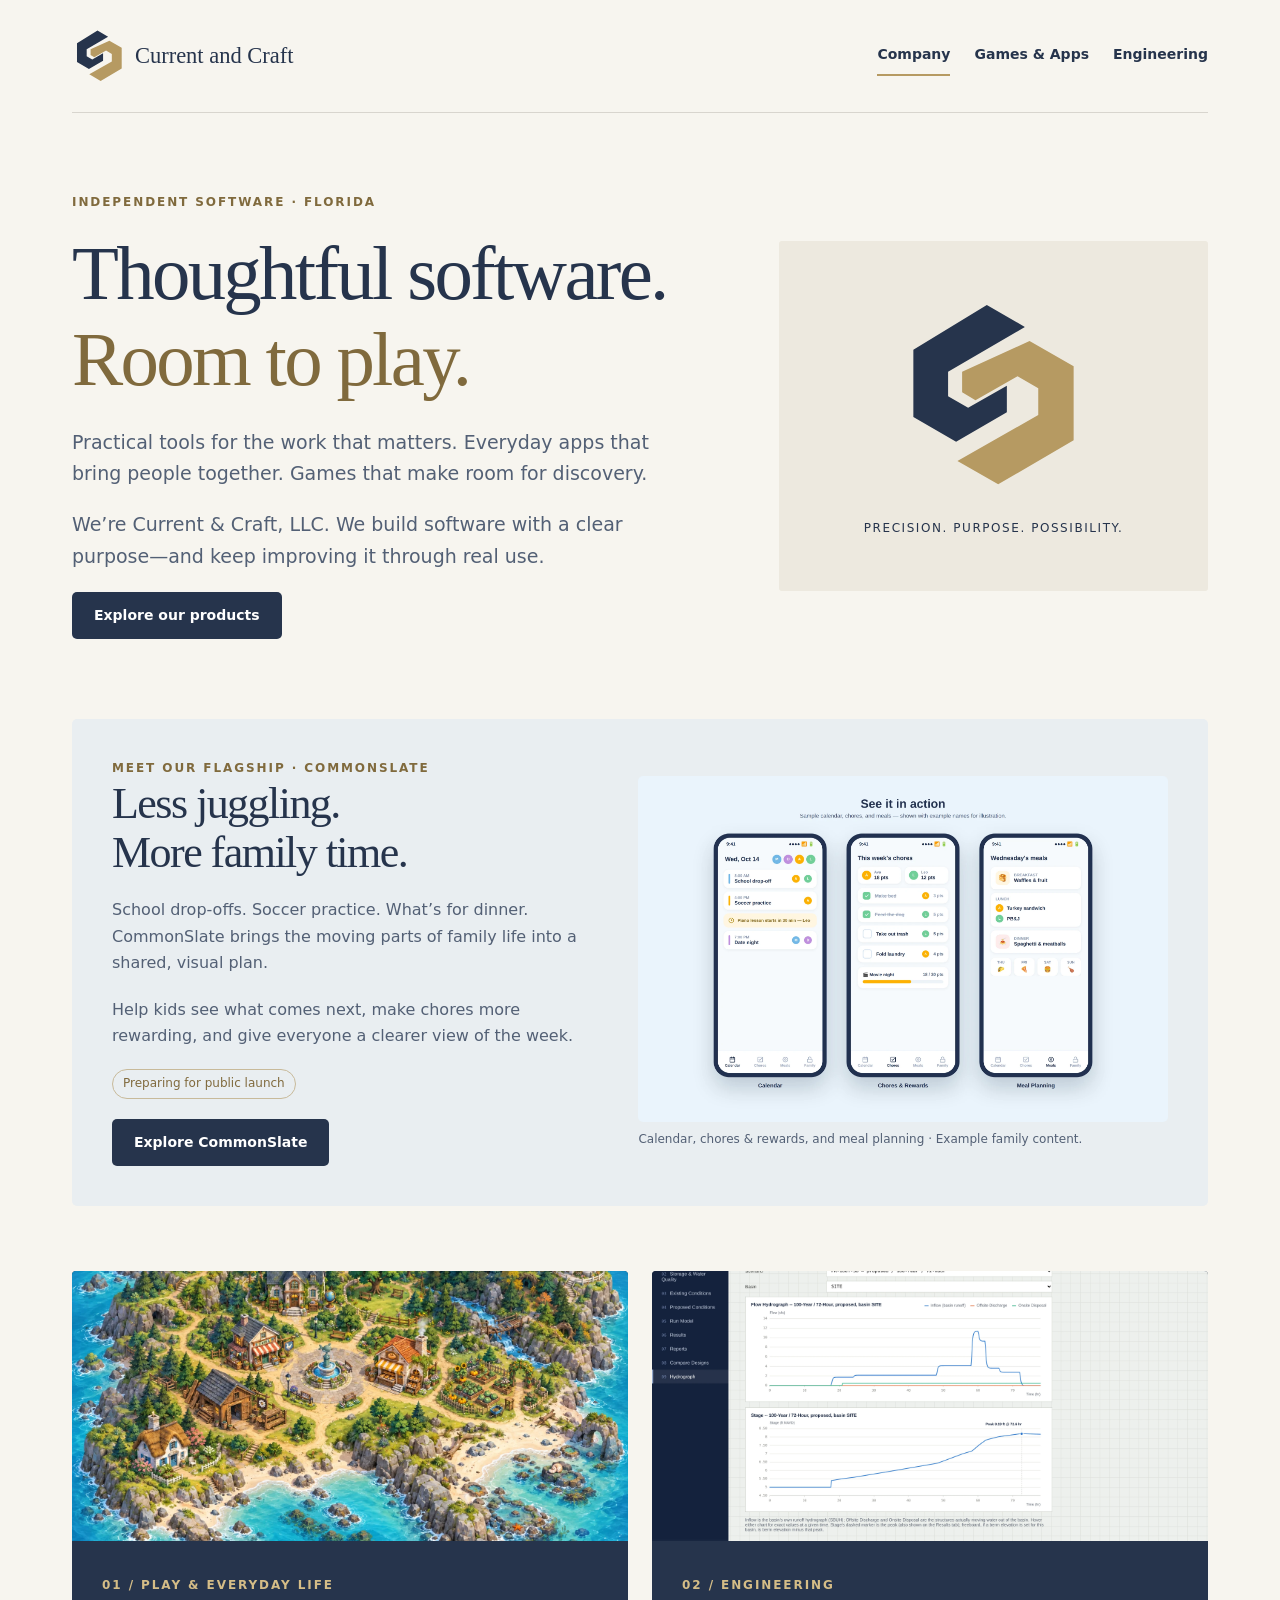
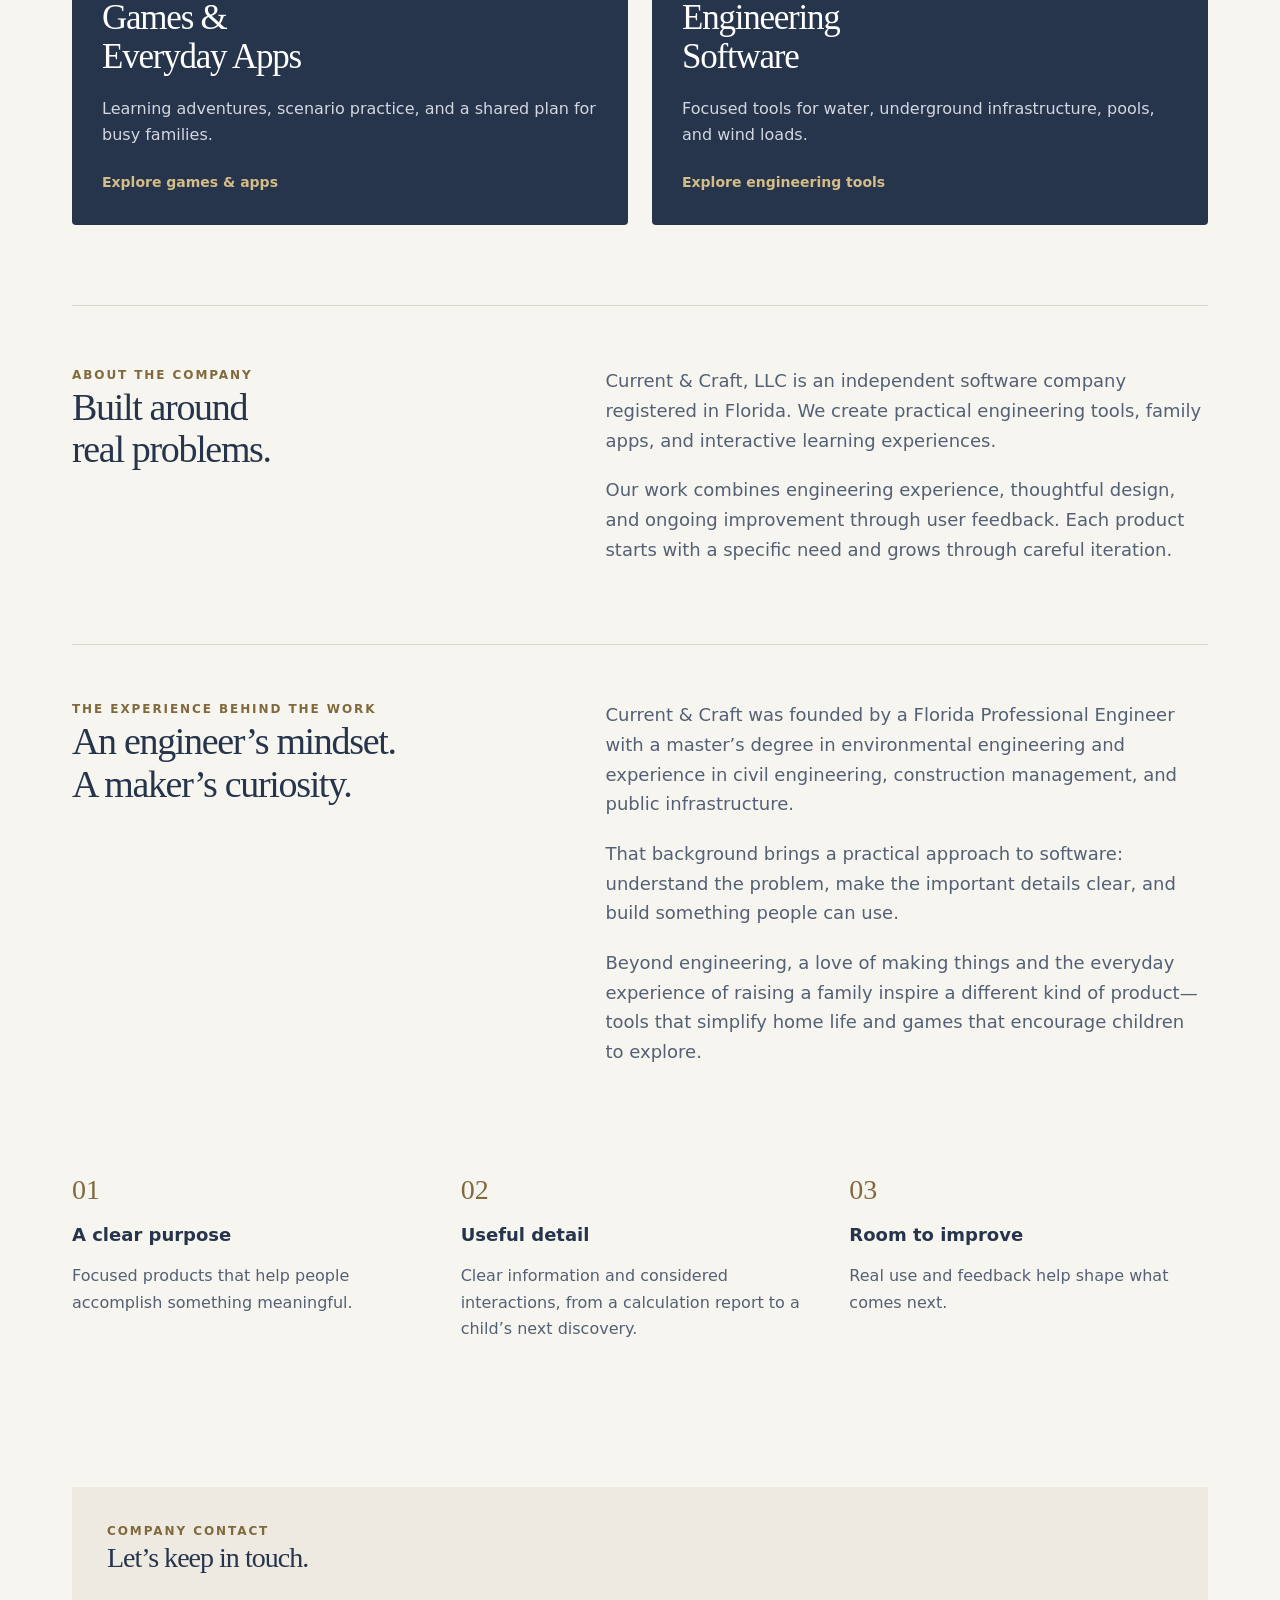
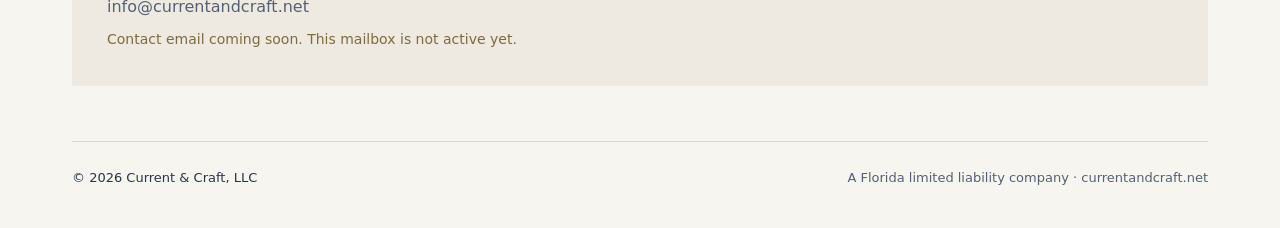
==== index.html @ 6ff07ace "Add files via upload" ====
<!DOCTYPE html>
<html lang="en">
 <head>
  <meta charset="utf-8"/>
  <meta content="width=device-width, initial-scale=1" name="viewport"/>
  <title>
   Current &amp; Craft, LLC — Thoughtful software. Room to play.
  </title>
  <link href="assets/styles.css" rel="stylesheet"/>
  <meta content="Independent Florida software company creating practical engineering tools, family apps, and interactive learning experiences." name="description"/>
  <link href="https://currentandcraft.net/" rel="canonical"/>
  <meta content="Current &amp; Craft, LLC — Thoughtful software. Room to play." property="og:title"/>
  <meta content="Independent Florida software company creating practical engineering tools, family apps, and interactive learning experiences." property="og:description"/>
  <meta content="website" property="og:type"/>
  <meta content="https://currentandcraft.net/" property="og:url"/>
 </head>
 <body data-page="home">
  <div class="wrap">
   <header>
    <a aria-label="Current and Craft home" href="index.html">
     <img alt="Current and Craft" class="logo" loading="eager" src="assets/current-and-craft.svg"/>
    </a>
    <nav aria-label="Main navigation">
     <a aria-current="page" data-page="home" href="index.html">
      Company
     </a>
     <a data-page="games" href="games.html">
      Games &amp; Apps
     </a>
     <a data-page="engineering" href="engineering.html">
      Engineering
     </a>
    </nav>
   </header>
   <main>
    <div data-view="home">
     <section class="hero">
      <div>
       <div class="eyebrow">
        Independent software · Florida
       </div>
       <h1>
        Thoughtful software.
        <br/>
        <em>
         Room to play.
        </em>
       </h1>
       <p>
        Practical tools for the work that matters. Everyday apps that bring people together. Games that make room for discovery.
       </p>
       <p>
        We’re Current &amp; Craft, LLC. We build software with a clear purpose—and keep improving it through real use.
       </p>
       <a class="button" href="index.html#products">
        Explore our products
       </a>
      </div>
      <div class="seal">
       <img alt="Current and Craft monogram" class="" loading="lazy" src="assets/current-and-craft-monogram.svg"/>
       <span>
        PRECISION. PURPOSE. POSSIBILITY.
       </span>
      </div>
     </section>
     <section class="flagship">
      <div>
       <div class="eyebrow">
        Meet our flagship · CommonSlate
       </div>
       <h2>
        Less juggling.
        <br/>
        More family time.
       </h2>
       <p>
        School drop-offs. Soccer practice. What’s for dinner. CommonSlate brings the moving parts of family life into a shared, visual plan.
       </p>
       <p>
        Help kids see what comes next, make chores more rewarding, and give everyone a clearer view of the week.
       </p>
       <span class="pill">
        Preparing for public launch
       </span>
       <div>
        <a class="button" data-placement="homepage_flagship" data-product="CommonSlate" href="https://commonslate.net/" rel="noopener" target="_blank">
         Explore CommonSlate
        </a>
       </div>
      </div>
      <figure>
       <img alt="CommonSlate product preview" class="" loading="lazy" src="assets/commonslate-product-preview.webp"/>
       <figcaption>
        Calendar, chores &amp; rewards, and meal planning · Example family content.
       </figcaption>
      </figure>
     </section>
     <section class="categories" id="products">
      <a class="category" href="games.html">
       <img alt="The island world of Curious Cove" class="" loading="lazy" src="assets/the-island-world-of-curious-cove.webp"/>
       <div class="copy">
        <span class="eyebrow">
         01 / Play &amp; everyday life
        </span>
        <h2>
         Games &amp;
         <br/>
         Everyday Apps
        </h2>
        <p>
         Learning adventures, scenario practice, and a shared plan for busy families.
        </p>
        <strong>
         Explore games &amp; apps
        </strong>
       </div>
      </a>
      <a class="category" href="engineering.html">
       <img alt="StormRoute flow and stage calculation charts" class="" loading="lazy" src="assets/stormroute-flow-and-stage-calculation-charts.webp"/>
       <div class="copy">
        <span class="eyebrow">
         02 / Engineering
        </span>
        <h2>
         Engineering
         <br/>
         Software
        </h2>
        <p>
         Focused tools for water, underground infrastructure, pools, and wind loads.
        </p>
        <strong>
         Explore engineering tools
        </strong>
       </div>
      </a>
     </section>
     <section class="about">
      <div>
       <div class="eyebrow">
        About the company
       </div>
       <h2>
        Built around
        <br/>
        real problems.
       </h2>
      </div>
      <div>
       <p>
        Current &amp; Craft, LLC is an independent software company registered in Florida. We create practical engineering tools, family apps, and interactive learning experiences.
       </p>
       <p>
        Our work combines engineering experience, thoughtful design, and ongoing improvement through user feedback. Each product starts with a specific need and grows through careful iteration.
       </p>
      </div>
     </section>
     <section class="founder">
      <div>
       <div class="eyebrow">
        The experience behind the work
       </div>
       <h2>
        An engineer’s mindset.
        <br/>
        A maker’s curiosity.
       </h2>
      </div>
      <div>
       <p>
        Current &amp; Craft was founded by a Florida Professional Engineer with a master’s degree in environmental engineering and experience in civil engineering, construction management, and public infrastructure.
       </p>
       <p>
        That background brings a practical approach to software: understand the problem, make the important details clear, and build something people can use.
       </p>
       <p>
        Beyond engineering, a love of making things and the everyday experience of raising a family inspire a different kind of product—tools that simplify home life and games that encourage children to explore.
       </p>
      </div>
     </section>
     <section class="principles">
      <div>
       <span class="num">
        01
       </span>
       <h3>
        A clear purpose
       </h3>
       <p>
        Focused products that help people accomplish something meaningful.
       </p>
      </div>
      <div>
       <span class="num">
        02
       </span>
       <h3>
        Useful detail
       </h3>
       <p>
        Clear information and considered interactions, from a calculation report to a child’s next discovery.
       </p>
      </div>
      <div>
       <span class="num">
        03
       </span>
       <h3>
        Room to improve
       </h3>
       <p>
        Real use and feedback help shape what comes next.
       </p>
      </div>
     </section>
    </div>
   </main>
   <section class="contact">
    <div class="eyebrow">
     Company contact
    </div>
    <h2>
     Let’s keep in touch.
    </h2>
    <p>
     info@currentandcraft.net
    </p>
    <p class="pending">
     Contact email coming soon. This mailbox is not active yet.
    </p>
   </section>
   <footer>
    <strong>
     © 2026 Current &amp; Craft, LLC
    </strong>
    <span>
     A Florida limited liability company · currentandcraft.net
    </span>
   </footer>
  </div>
  <script defer="True" src="assets/analytics.js">
  </script>
 </body>
</html>
---- assets/styles.css ----
*{box-sizing:border-box}body{margin:0;background:#F7F5EF;color:#26344C;font:16px/1.65 system-ui,sans-serif}a{color:inherit}img{max-width:100%;display:block}button,a{-webkit-tap-highlight-color:transparent}a:focus-visible,button:focus-visible{outline:3px solid #B69A62;outline-offset:5px}.wrap{max-width:1200px;margin:auto;padding:0 32px}.review{background:#26344C;color:#f7f5ef;text-align:center;font-size:13px;padding:9px 20px}.review b{color:#D5BD87}header{display:flex;align-items:center;justify-content:space-between;gap:24px;padding:26px 0;border-bottom:1px solid #d8d5ce}.logo{width:295px}nav{display:flex;gap:24px}nav a{text-decoration:none;font-size:14px;font-weight:650;padding:8px 0;border-bottom:2px solid transparent}nav a[aria-current=page]{border-color:#B69A62}h1,h2,h3{font-family:Georgia,serif;font-weight:400;line-height:1.12;letter-spacing:-.035em}h1{font-size:clamp(44px,6vw,78px);margin:18px 0 24px}h2{font-size:38px;margin:0 0 20px}h3{font-size:32px;margin:12px 0 18px}p{margin:0 0 20px;color:#536075}.eyebrow{font-size:12px;letter-spacing:.16em;text-transform:uppercase;font-weight:750;color:#806A3D}.hero{display:grid;grid-template-columns:1.2fr .8fr;align-items:center;gap:64px;padding:80px 0}.hero p{font-size:19px;max-width:620px}.hero em{color:#806A3D;font-style:normal}.seal{background:#ede9df;min-height:350px;padding:50px;display:flex;flex-direction:column;align-items:center;justify-content:center;gap:26px;border-radius:3px}.seal img{height:200px}.seal span{font-size:12px;letter-spacing:.13em}.button{display:inline-block;text-decoration:none;background:#26344C;color:#fff;padding:12px 22px;border-radius:5px;font-size:14px;font-weight:700}.button:hover{background:#40516c}.categories{display:grid;grid-template-columns:1fr 1fr;gap:24px;padding-bottom:80px}.category{position:relative;overflow:hidden;border-radius:4px;background:#26344C;color:white;text-decoration:none}.category img{width:100%;height:270px;object-fit:cover}.category .copy{padding:30px}.category p{color:#d2d7e1}.category .eyebrow{color:#d5bd87}.category h2{font-size:35px}.category strong{font-size:14px;color:#d5bd87}.about{display:grid;grid-template-columns:1fr 1.3fr;gap:70px;padding:60px 0;border-top:1px solid #d8d5ce}.about p{font-size:18px}.principles{display:grid;grid-template-columns:repeat(3,1fr);gap:30px;padding:25px 0 70px}.principles h3{font-family:inherit;font-size:18px;font-weight:650;letter-spacing:0}.principles .num{color:#806A3D;font-family:Georgia,serif;font-size:28px}.pagehead{padding:65px 0 45px;max-width:850px}.pagehead h1{font-size:60px}.pagehead p{font-size:19px}.product{display:grid;grid-template-columns:1fr 1fr;gap:50px;align-items:center;padding:45px 0;border-top:1px solid #d8d5ce}.product img{width:100%;max-height:430px;object-fit:contain;background:#eeeae1;border-radius:5px}.product .visual{margin:0}.product figcaption{font-size:12px;color:#536075;margin-top:9px}.product ul{padding-left:20px;color:#536075;margin:0 0 25px}.pill{display:inline-block;font-size:12px;color:#806A3D;border:1px solid #c8ba9a;padding:4px 10px;border-radius:30px;margin-bottom:8px}.license{padding:24px 28px;border-left:4px solid #b69a62;background:#eeeae1;margin:0 0 25px}.license p{margin:0}.license a{font-weight:650}.load{font-size:13px;margin:12px 0 0}.compact{grid-template-columns:1.3fr .7fr}.compact aside{background:#26344C;color:#d5bd87;padding:36px;border-radius:5px}.compact aside p{color:#e1e4eb}.contact{background:#eeeae1;padding:35px;margin:55px 0}.contact h2{font-size:28px}.contact p{margin:0}.contact .pending{font-size:14px;color:#806a3d;margin-top:8px}footer{display:flex;justify-content:space-between;gap:20px;border-top:1px solid #d8d5ce;padding:25px 0 40px;font-size:13px;color:#536075}footer strong{font-weight:500;color:#26344C}[hidden]{display:none!important}@media(max-width:780px){.wrap{padding:0 22px}header{flex-direction:column;align-items:flex-start;gap:10px}.logo{width:250px}nav{gap:18px;flex-wrap:wrap}nav a{font-size:13px}.hero{grid-template-columns:1fr;padding:45px 0;gap:30px}.hero .seal{min-height:220px;padding:28px}.seal img{height:130px}.categories,.about,.product,.principles{grid-template-columns:1fr;gap:24px}.categories{padding-bottom:45px}.category img{height:220px}.about{padding:40px 0}.product{padding:35px 0}.product .visual{order:2}.pagehead{padding:40px 0 25px}.pagehead h1{font-size:43px}.contact{padding:25px}footer{flex-direction:column;gap:7px}}.flagship{display:grid;grid-template-columns:1fr 1.1fr;gap:45px;align-items:center;background:#e9eef1;padding:40px;margin:0 0 65px;border-radius:5px}.flagship figure{margin:0}.flagship img{width:100%;border-radius:5px}.flagship figcaption{font-size:12px;color:#536075;margin-top:8px}.flagship h2{font-size:44px}.flagship .pill{margin-bottom:20px}.founder{display:grid;grid-template-columns:1fr 1.3fr;gap:70px;padding:55px 0;border-top:1px solid #d8d5ce}.founder p{font-size:18px}@media(max-width:780px){.flagship,.founder{grid-template-columns:1fr;gap:25px}.flagship{padding:25px}.flagship h2{font-size:36px}}
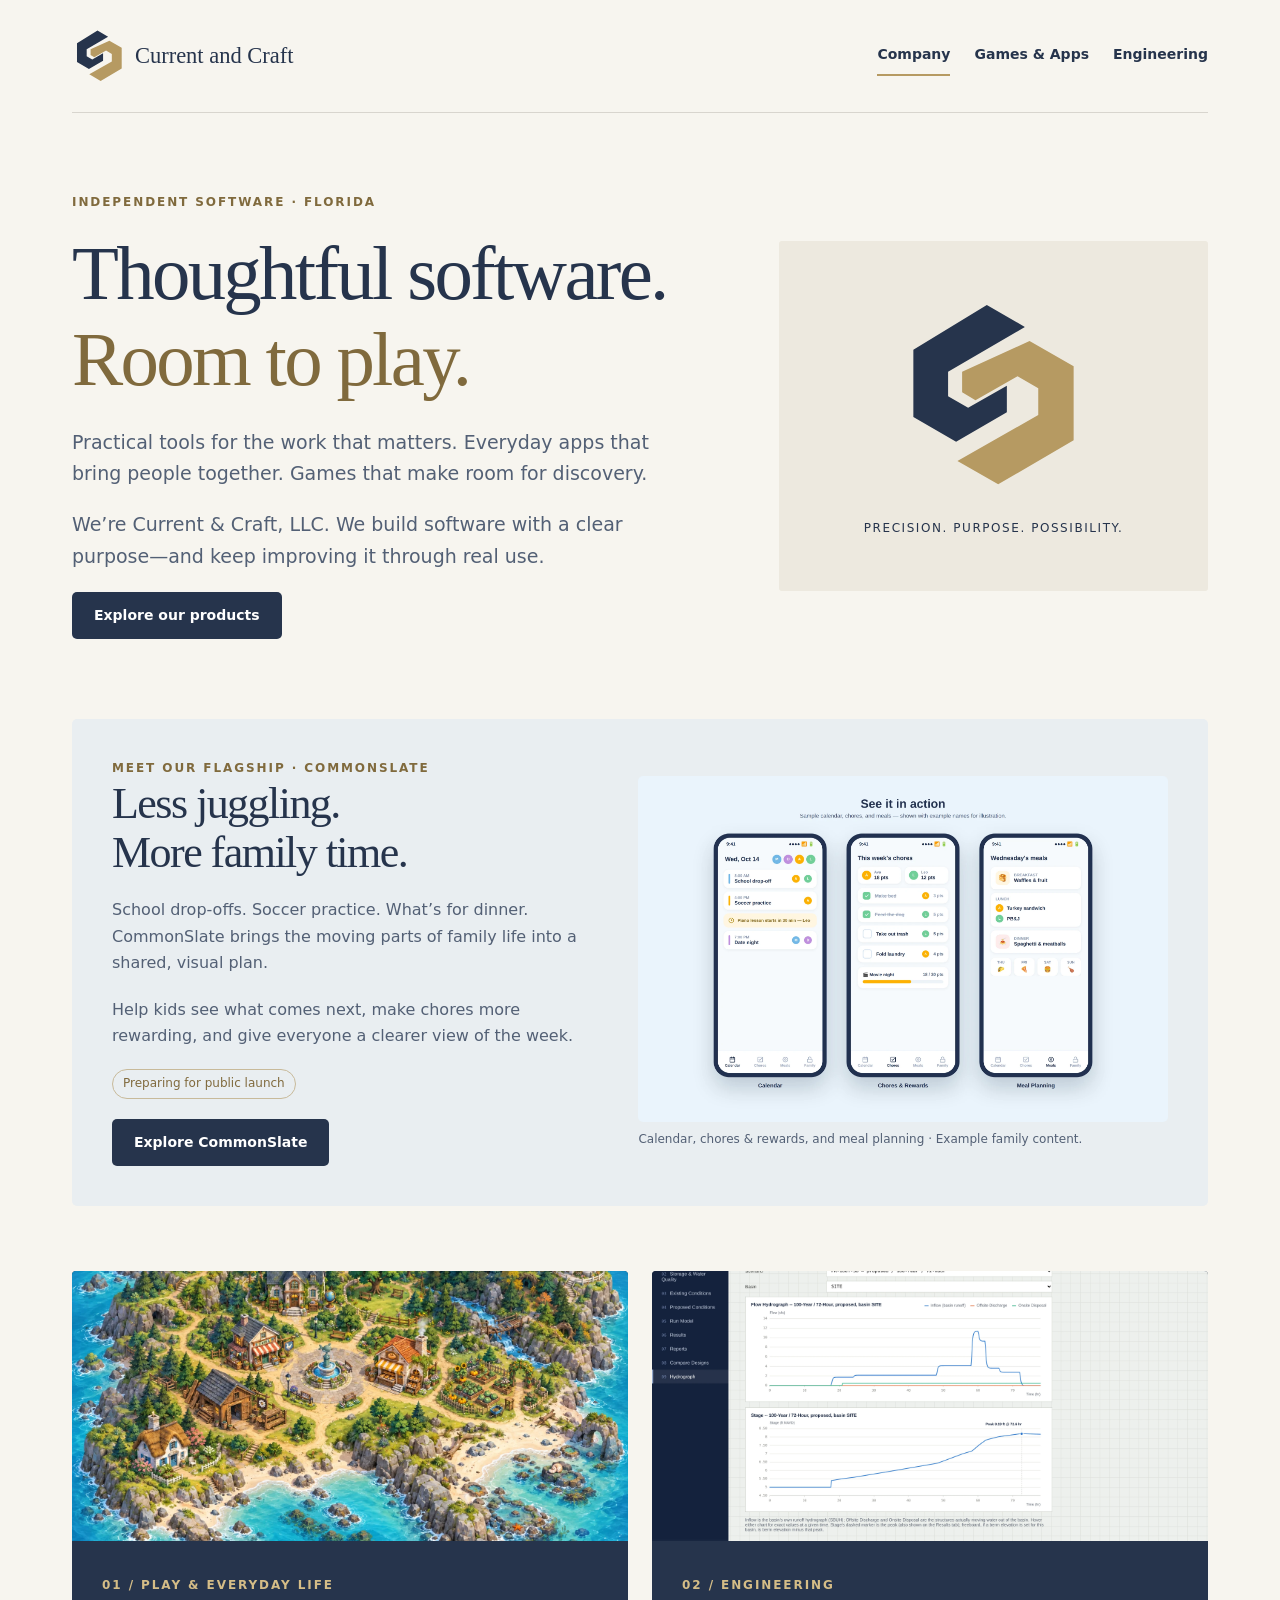
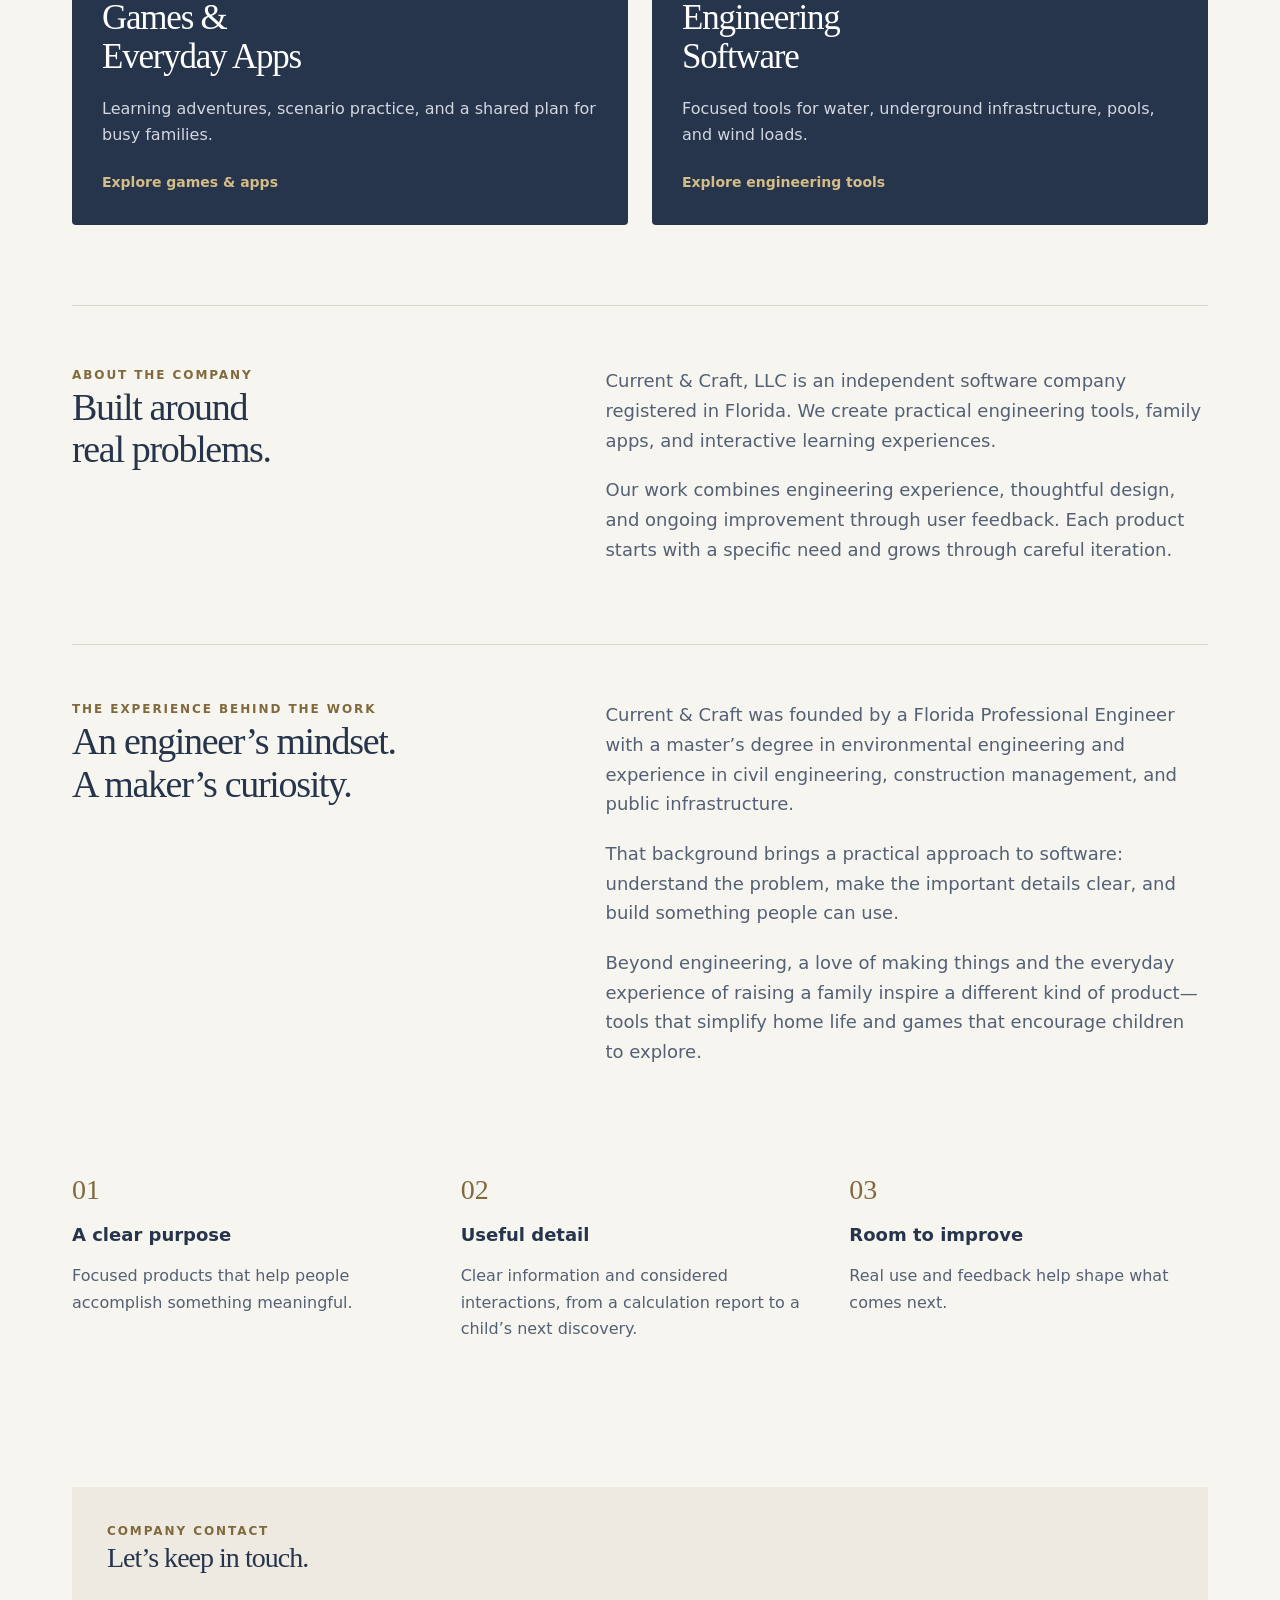
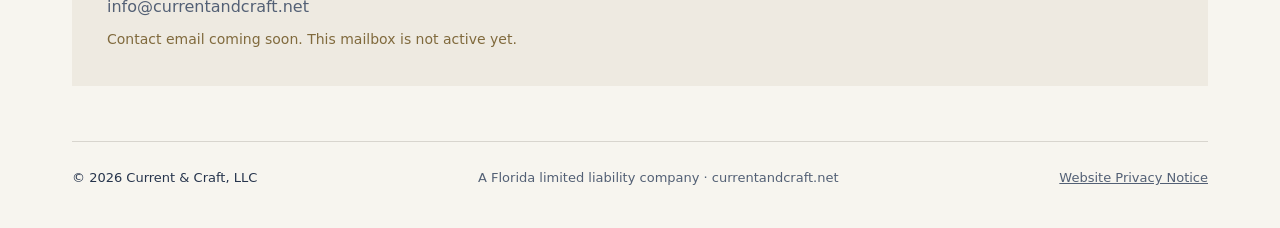
==== commit 5f45600a: "privacy: link public website policy on index.html" ====
--- a/index.html
+++ b/index.html
@@ -236,7 +236,8 @@
     <span>
      A Florida limited liability company · currentandcraft.net
     </span>
-   </footer>
+     <a href="privacy.html">Website Privacy Notice</a>
+  </footer>
   </div>
   <script defer="True" src="assets/analytics.js">
   </script>
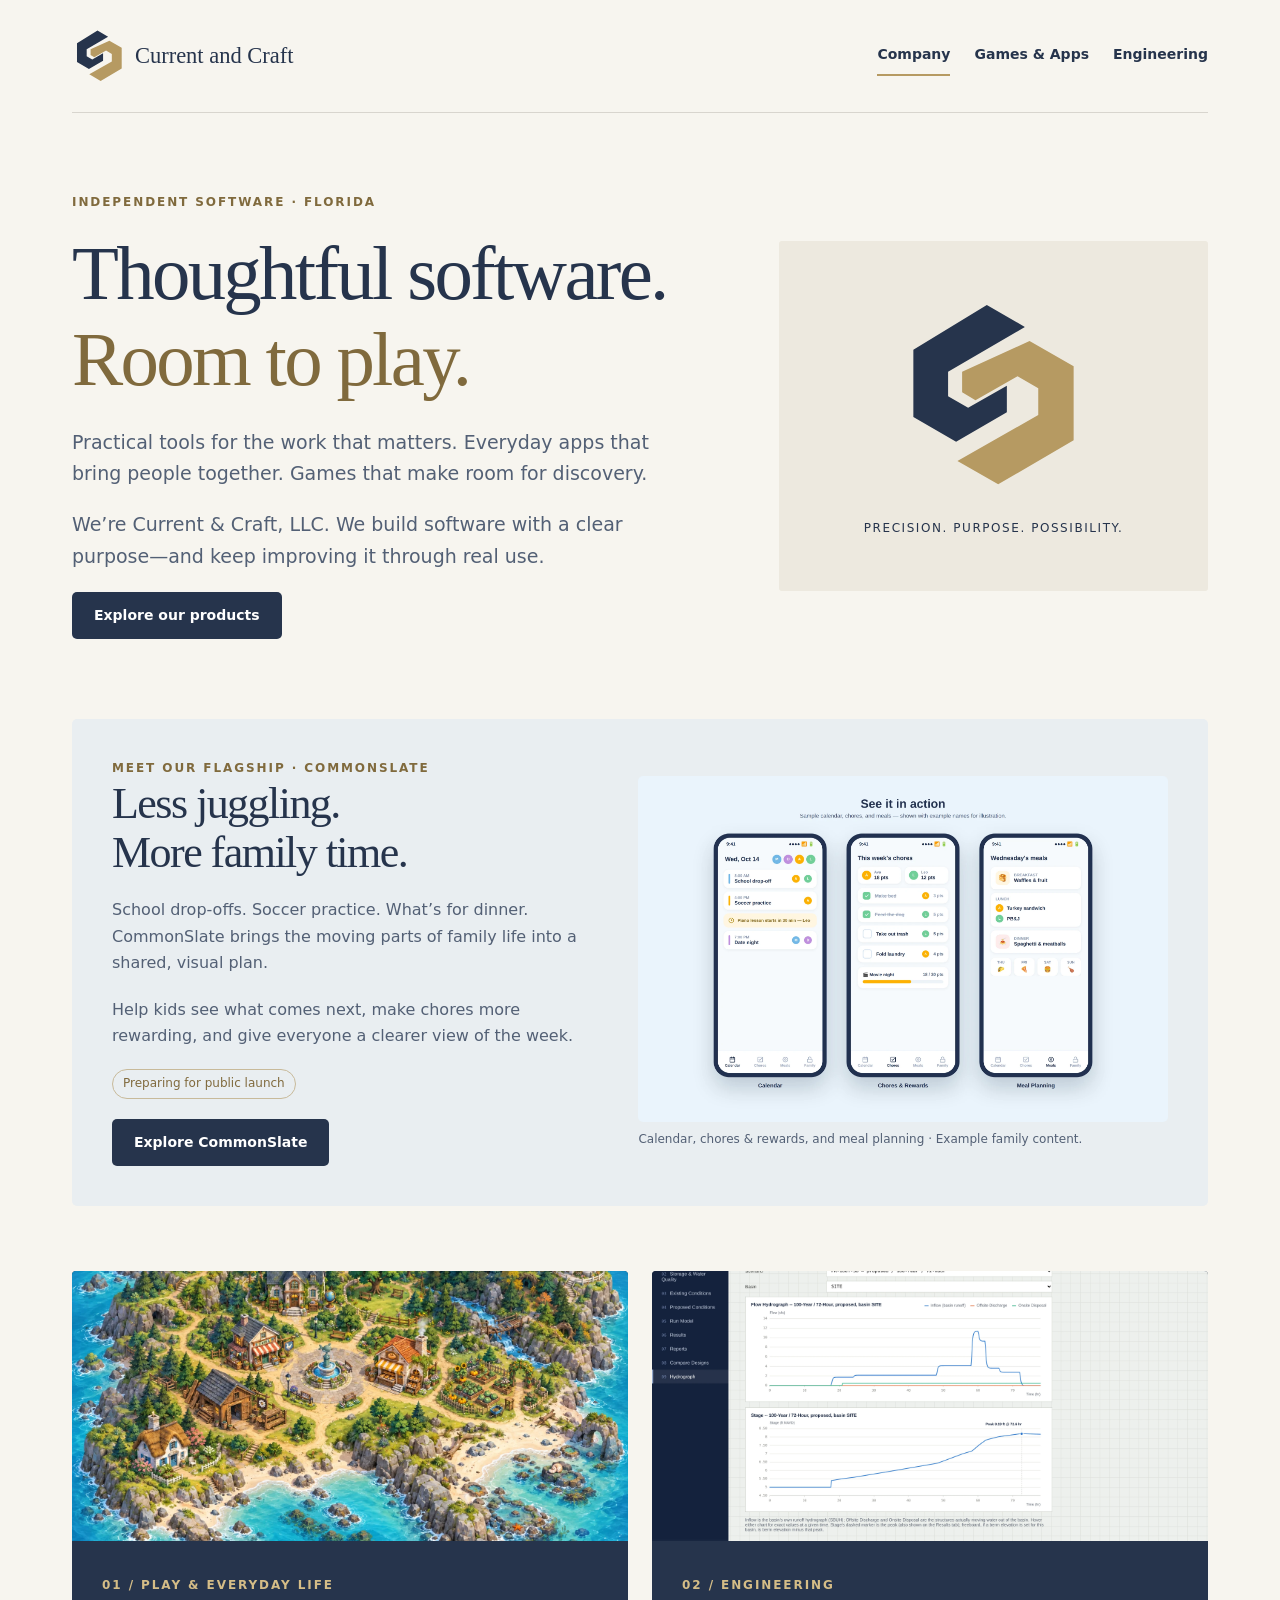
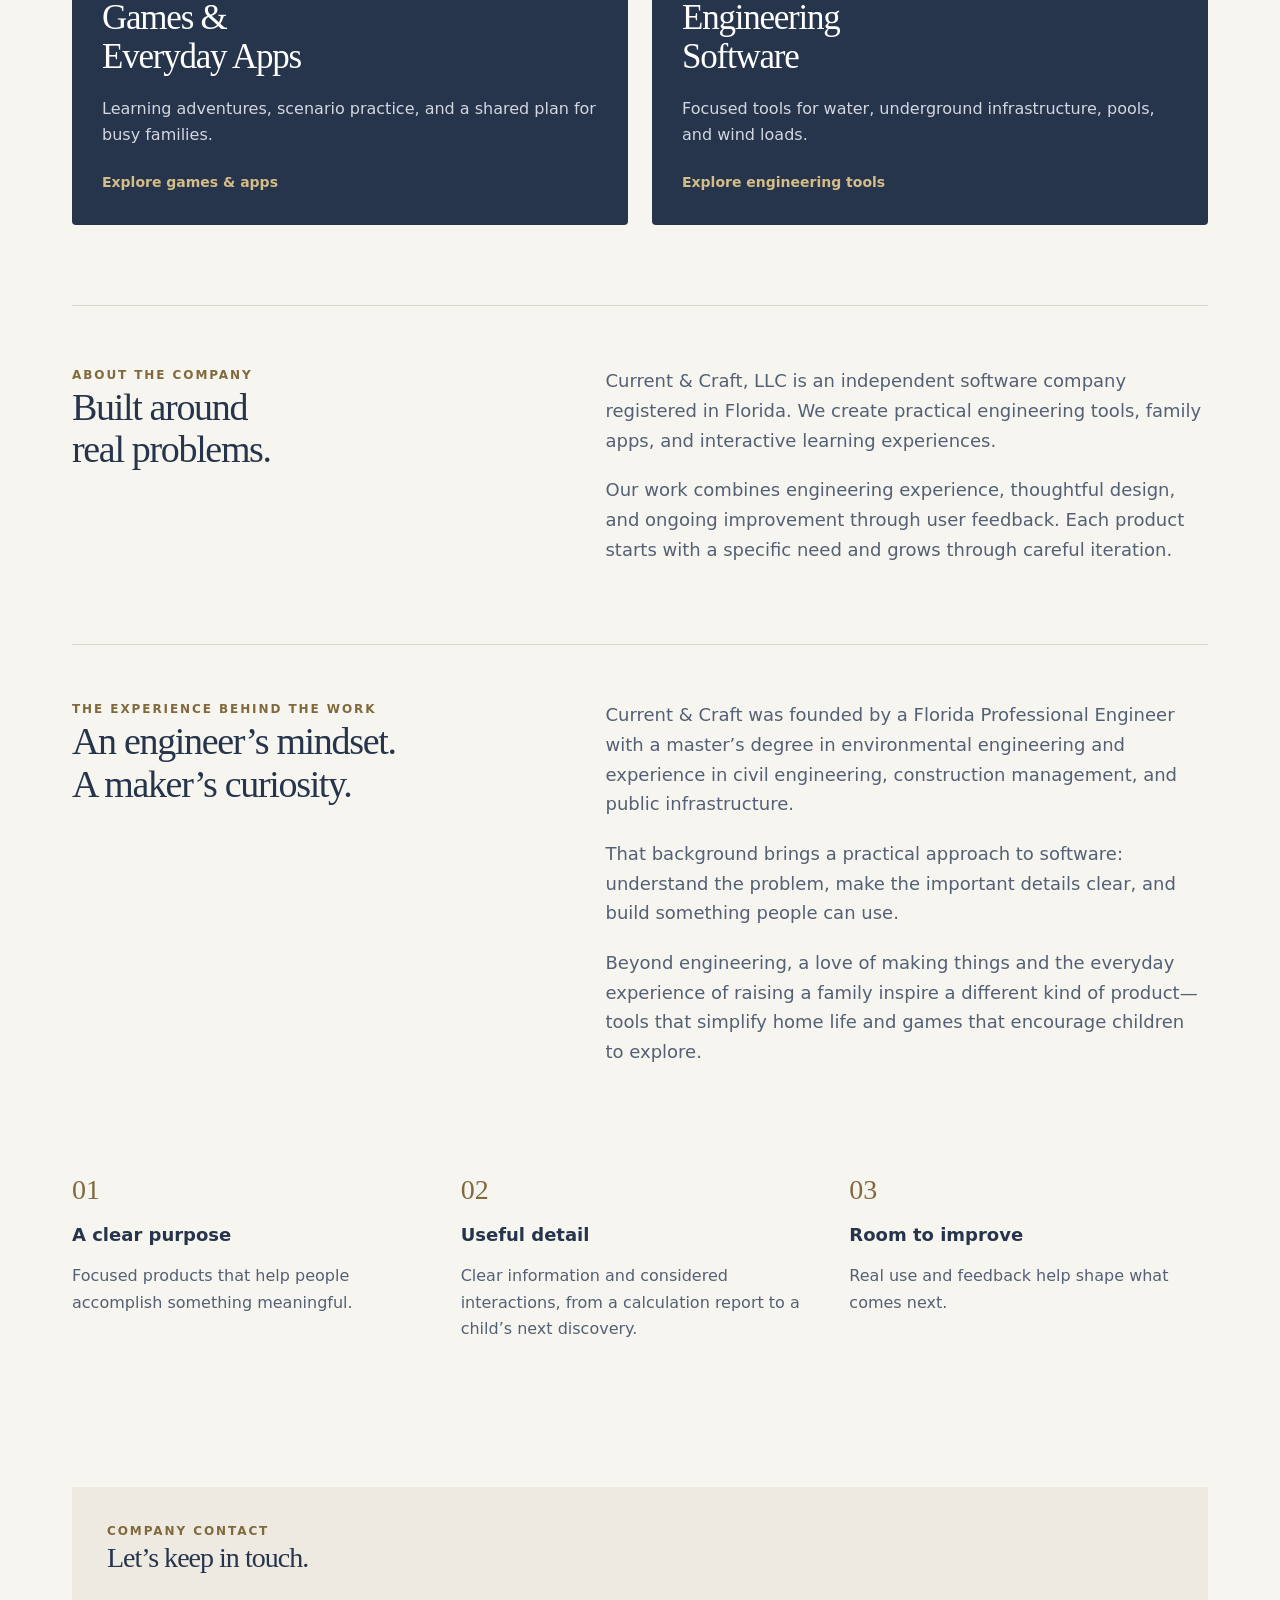
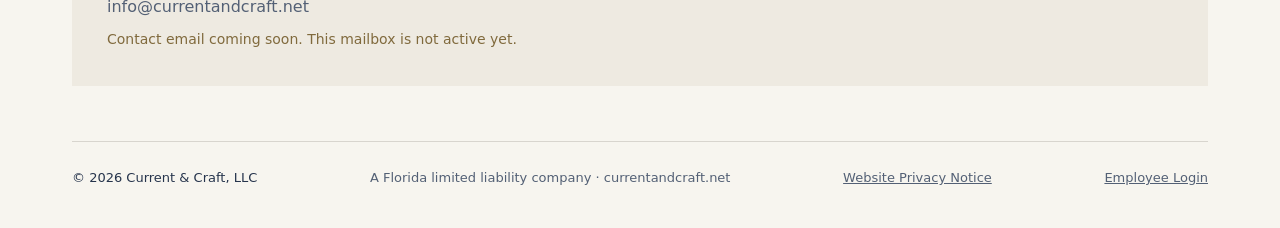
==== commit cd175ddb: "Add discreet employee login entry in public site footer" ====
--- a/index.html
+++ b/index.html
@@ -7,6 +7,7 @@
    Current &amp; Craft, LLC — Thoughtful software. Room to play.
   </title>
   <link href="assets/styles.css" rel="stylesheet"/>
+  <link rel="icon" type="image/svg+xml" href="assets/favicon.svg"/>
   <meta content="Independent Florida software company creating practical engineering tools, family apps, and interactive learning experiences." name="description"/>
   <link href="https://currentandcraft.net/" rel="canonical"/>
   <meta content="Current &amp; Craft, LLC — Thoughtful software. Room to play." property="og:title"/>
@@ -96,7 +97,7 @@
       </figure>
      </section>
      <section class="categories" id="products">
-      <a class="category" href="games.html">
+      <a class="category" data-section="games" href="games.html">
        <img alt="The island world of Curious Cove" class="" loading="lazy" src="assets/the-island-world-of-curious-cove.webp"/>
        <div class="copy">
         <span class="eyebrow">
@@ -115,7 +116,7 @@
         </strong>
        </div>
       </a>
-      <a class="category" href="engineering.html">
+      <a class="category" data-section="engineering" href="engineering.html">
        <img alt="StormRoute flow and stage calculation charts" class="" loading="lazy" src="assets/stormroute-flow-and-stage-calculation-charts.webp"/>
        <div class="copy">
         <span class="eyebrow">
@@ -237,6 +238,7 @@
      A Florida limited liability company · currentandcraft.net
     </span>
      <a href="privacy.html">Website Privacy Notice</a>
+     <a href="employee/" rel="nofollow">Employee Login</a>
   </footer>
   </div>
   <script defer="True" src="assets/analytics.js">
